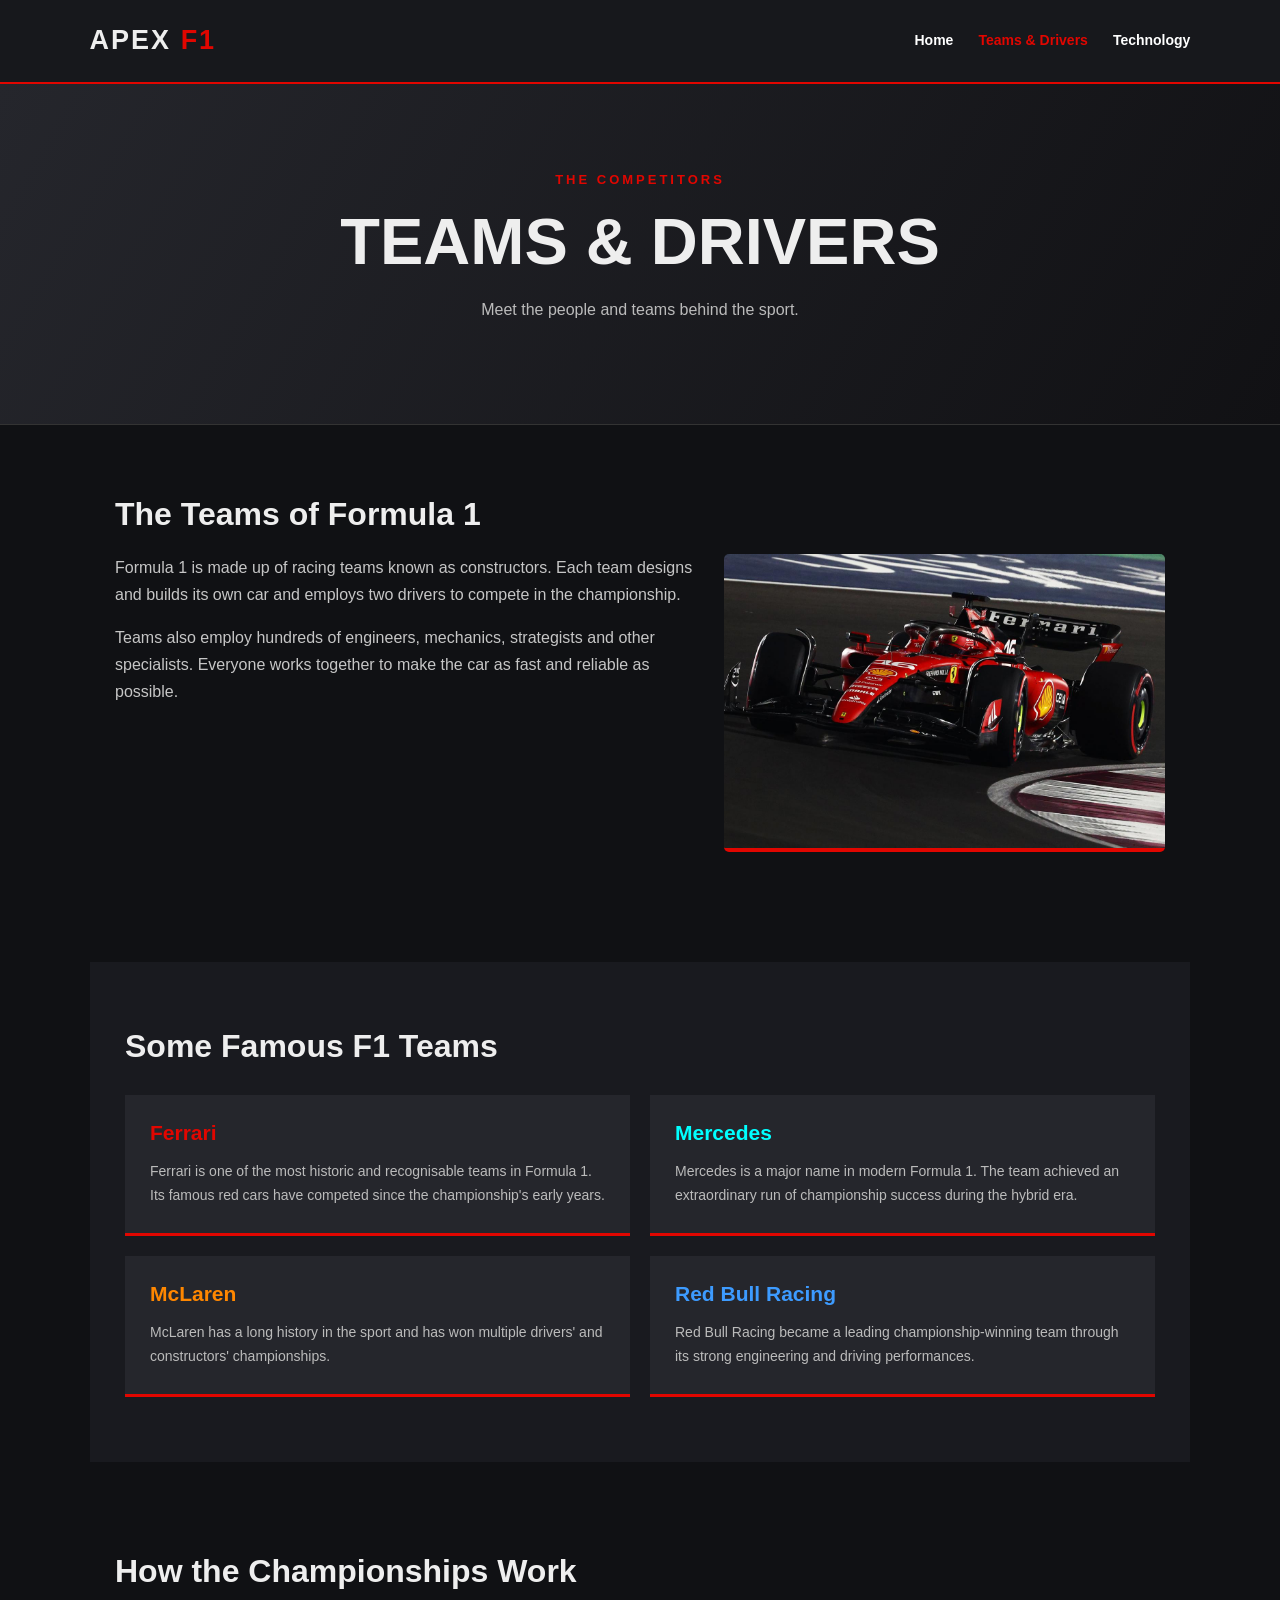
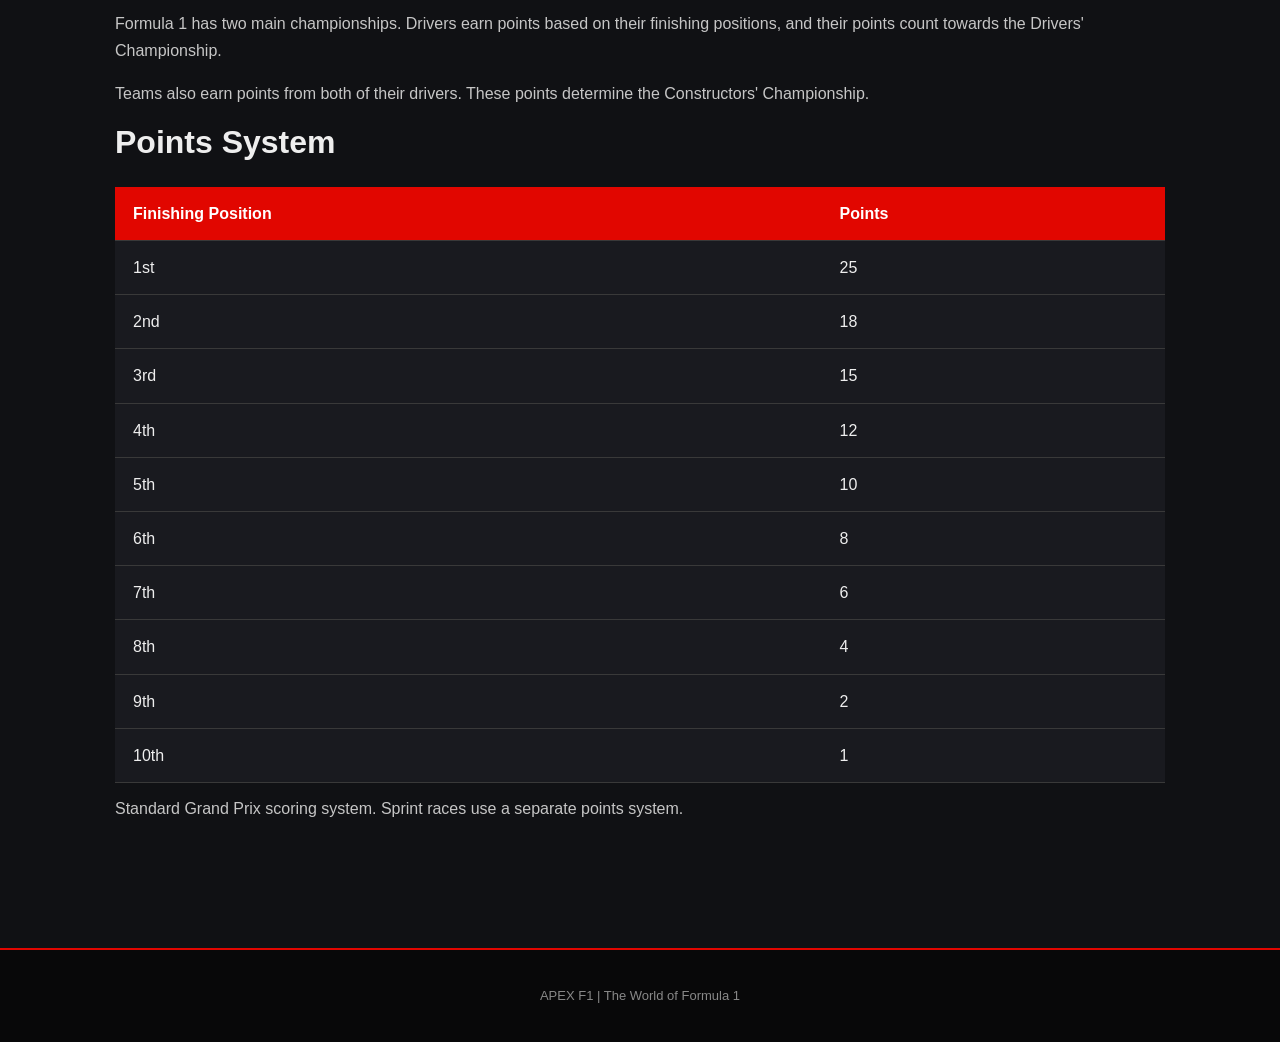
==== teams.html @ 7bad1bf3 "first push" ====
<!DOCTYPE html>
<html lang="en">
<head>
    <meta charset="UTF-8">
    <meta name="viewport" content="width=device-width, initial-scale=1.0">
    <title>APEX | Teams & Drivers</title>
    <link rel="stylesheet" href="style.css">
</head>

<body>

<header>
    <div class="logo">APEX<span> F1</span></div>

    <nav>
        <a href="index.html">Home</a>
        <a class="active" href="teams.html">Teams & Drivers</a>
        <a href="technology.html">Technology</a>
    </nav>
</header>

<section class="page-banner">
    <p class="subtitle">THE COMPETITORS</p>
    <h1>TEAMS & DRIVERS</h1>
    <p>Meet the people and teams behind the sport.</p>
</section>

<main>

    <section class="intro">
        <h2>The Teams of Formula 1</h2>

        <img src="ferrari car.jpg"
             alt="Formula 1 racing team"
             class="float-img">

        <p>
            Formula 1 is made up of racing teams known as
            constructors. Each team designs and builds its
            own car and employs two drivers to compete in
            the championship.
        </p>

        <p>
            Teams also employ hundreds of engineers,
            mechanics, strategists and other specialists.
            Everyone works together to make the car as
            fast and reliable as possible.
        </p>

        <div class="clear"></div>
    </section>

    <section class="dark-section">
        <h2>Some Famous F1 Teams</h2>

        <div class="team-grid">

            <div class="team-card">
                <h3 class="red">Ferrari</h3>
                <p>
                    Ferrari is one of the most historic and
                    recognisable teams in Formula 1.
                    Its famous red cars have competed
                    since the championship's early years.
                </p>
            </div>

            <div class="team-card">
                <h3 class="aqua">Mercedes</h3>
                <p>
                    Mercedes is a major name in modern
                    Formula 1. The team achieved an
                    extraordinary run of championship
                    success during the hybrid era.
                </p>
            </div>

            <div class="team-card">
                <h3 class="orange">McLaren</h3>
                <p>
                    McLaren has a long history in the sport
                    and has won multiple drivers' and
                    constructors' championships.
                </p>
            </div>

            <div class="team-card">
                <h3 class="blue">Red Bull Racing</h3>
                <p>
                    Red Bull Racing became a leading
                    championship-winning team through
                    its strong engineering and driving
                    performances.
                </p>
            </div>

        </div>
    </section>

    <section class="facts">
        <h2>How the Championships Work</h2>

        <p>
            Formula 1 has two main championships.
            Drivers earn points based on their finishing
            positions, and their points count towards the
            Drivers' Championship.
        </p>

        <p>
            Teams also earn points from both of their
            drivers. These points determine the
            Constructors' Championship.
        </p>

        <h2>Points System</h2>

        <table>
            <tr>
                <th>Finishing Position</th>
                <th>Points</th>
            </tr>
            <tr><td>1st</td><td>25</td></tr>
            <tr><td>2nd</td><td>18</td></tr>
            <tr><td>3rd</td><td>15</td></tr>
            <tr><td>4th</td><td>12</td></tr>
            <tr><td>5th</td><td>10</td></tr>
            <tr><td>6th</td><td>8</td></tr>
            <tr><td>7th</td><td>6</td></tr>
            <tr><td>8th</td><td>4</td></tr>
            <tr><td>9th</td><td>2</td></tr>
            <tr><td>10th</td><td>1</td></tr>
        </table>

        <p class="small-note">
            Standard Grand Prix scoring system.
            Sprint races use a separate points system.
        </p>
    </section>

</main>

<footer>
    <p>APEX F1 | The World of Formula 1</p>
</footer>

</body>
</html>
---- style.css ----
/* GENERAL STYLING */

* {
    margin: 0;
    padding: 0;
    box-sizing: border-box;
}

body {
    background-color: #101114;
    color: #eeeeee;
    font-family: Arial, Helvetica, sans-serif;
    line-height: 1.7;
}

html {
    scroll-behavior: smooth;
}

main {
    max-width: 1100px;
    margin: auto;
    padding: 0 25px;
}

h1, h2, h3 {
    line-height: 1.2;
}

h2 {
    font-size: 32px;
    margin-bottom: 20px;
}

p {
    margin-bottom: 16px;
}

.subtitle {
    color: #e10600;
    font-weight: bold;
    letter-spacing: 3px;
    font-size: 13px;
    margin-bottom: 12px;
}




header {
    background-color: #17181c;
    padding: 18px 7%;
    display: flex;
    justify-content: space-between;
    align-items: center;
    border-bottom: 2px solid #e10600;
}

.logo {
    font-size: 27px;
    font-weight: 900;
    letter-spacing: 2px;
}

.logo span {
    color: #e10600;
}

nav {
    display: flex;
    gap: 25px;
}

nav a {
    color: white;
    text-decoration: none;
    font-size: 14px;
    font-weight: bold;
    transition: 0.3s;
}

nav a:hover,
nav a.active {
    color: #e10600;
}



.hero {
    min-height: 520px;
    background:
        linear-gradient(90deg, rgba(0,0,0,0.9),
        rgba(0,0,0,0.25)),
        url("images/f1-home.jpg");

    background-size: cover;
    background-position: center;
    display: flex;
    align-items: center;
    padding: 60px 10%;
}

.hero-content {
    max-width: 600px;
}

.hero h1 {
    font-size: clamp(45px, 7vw, 78px);
    font-weight: 900;
    margin-bottom: 20px;
    letter-spacing: -2px;
}

.hero-content p:not(.subtitle) {
    font-size: 18px;
    color: #dddddd;
    margin-bottom: 30px;
}

.btn {
    display: inline-block;
    background-color: #e10600;
    color: white;
    text-decoration: none;
    padding: 13px 28px;
    font-weight: bold;
    letter-spacing: 1px;
    transition: 0.3s;
}

.btn:hover {
    background-color: white;
    color: #e10600;
}




.page-banner {
    background: linear-gradient(120deg, #25262c, #111114);
    text-align: center;
    padding: 85px 20px;
    border-bottom: 1px solid #333;
}

.page-banner h1 {
    font-size: clamp(40px, 6vw, 65px);
    margin-bottom: 15px;
}

.page-banner p:last-child {
    color: #bbbbbb;
}




.intro,
.facts {
    padding: 70px 0;
}

.intro p,
.facts p {
    color: #c6c6c6;
    font-size: 16px;
}



.float-img {
    float: right;
    width: 42%;
    margin: 0 0 20px 30px;
    border-radius: 5px;
    border-bottom: 4px solid #e10600;
}

.clear {
    clear: both;
}

.wide-img {
    width: 100%;
    max-height: 400px;
    object-fit: cover;
    margin: 20px 0;
    border-radius: 5px;
}




.dark-section {
    background-color: #191a1f;
    padding: 65px 35px;
    margin: 20px -25px;
}

.cards {
    display: grid;
    grid-template-columns: repeat(3, 1fr);
    gap: 20px;
    margin-top: 30px;
}

.card,
.team-card {
    background-color: #25262c;
    padding: 25px;
    border-bottom: 3px solid #e10600;
    transition: 0.3s;
}

.card:hover,
.team-card:hover {
    transform: translateY(-6px);
    background-color: #303137;
}

.card h3,
.team-card h3 {
    margin-bottom: 15px;
    font-size: 21px;
}

.card p,
.team-card p {
    color: #bbbbbb;
    font-size: 14px;
    margin: 0;
}




.team-grid {
    display: grid;
    grid-template-columns: repeat(2, 1fr);
    gap: 20px;
    margin-top: 30px;
}

.red {
    color: #e10600;
}

.blue {
    color: #3d9bff;
}

.orange {
    color: #ff8700;
}
.aqua {
    color: aqua;
}



ol, ul {
    padding-left: 25px;
    color: #cccccc;
}

li {
    padding: 7px 0;
}




table {
    width: 100%;
    border-collapse: collapse;
    margin-top: 25px;
    background-color: #191a1f;
}

th {
    background-color: #e10600;
    color: white;
    text-align: left;
}

th, td {
    padding: 13px 18px;
    border-bottom: 1px solid #393939;
}

tr:hover {
    background-color: #292a30;
}

.small-note {
    font-size: 12px;
    color: #888888;
    margin-top: 12px;
}



.video-section {
    padding: 65px 0;
    text-align: center;
}

.video-container {
    position: relative;
    width: 100%;
    max-width: 800px;
    aspect-ratio: 16 / 9;
    margin: 30px auto;
}

.video-container iframe {
    width: 100%;
    height: 100%;
    border: none;
}



footer {
    background-color: #080809;
    text-align: center;
    padding: 30px;
    margin-top: 40px;
    border-top: 2px solid #e10600;
}

footer p {
    color: #888888;
    font-size: 13px;
    margin: 5px;
}

@media (max-width: 700px) {

    header {
        flex-direction: column;
        gap: 15px;
    }

    nav {
        gap: 15px;
        flex-wrap: wrap;
        justify-content: center;
    }

    .hero {
        min-height: 430px;
        padding: 40px 7%;
    }

    .cards {
        grid-template-columns: 1fr;
    }

    .team-grid {
        grid-template-columns: 1fr;
    }

    .float-img {
        float: none;
        width: 100%;
        margin: 0 0 20px 0;
    }

    .dark-section {
        padding: 45px 20px;
        margin: 20px -25px;
    }
}
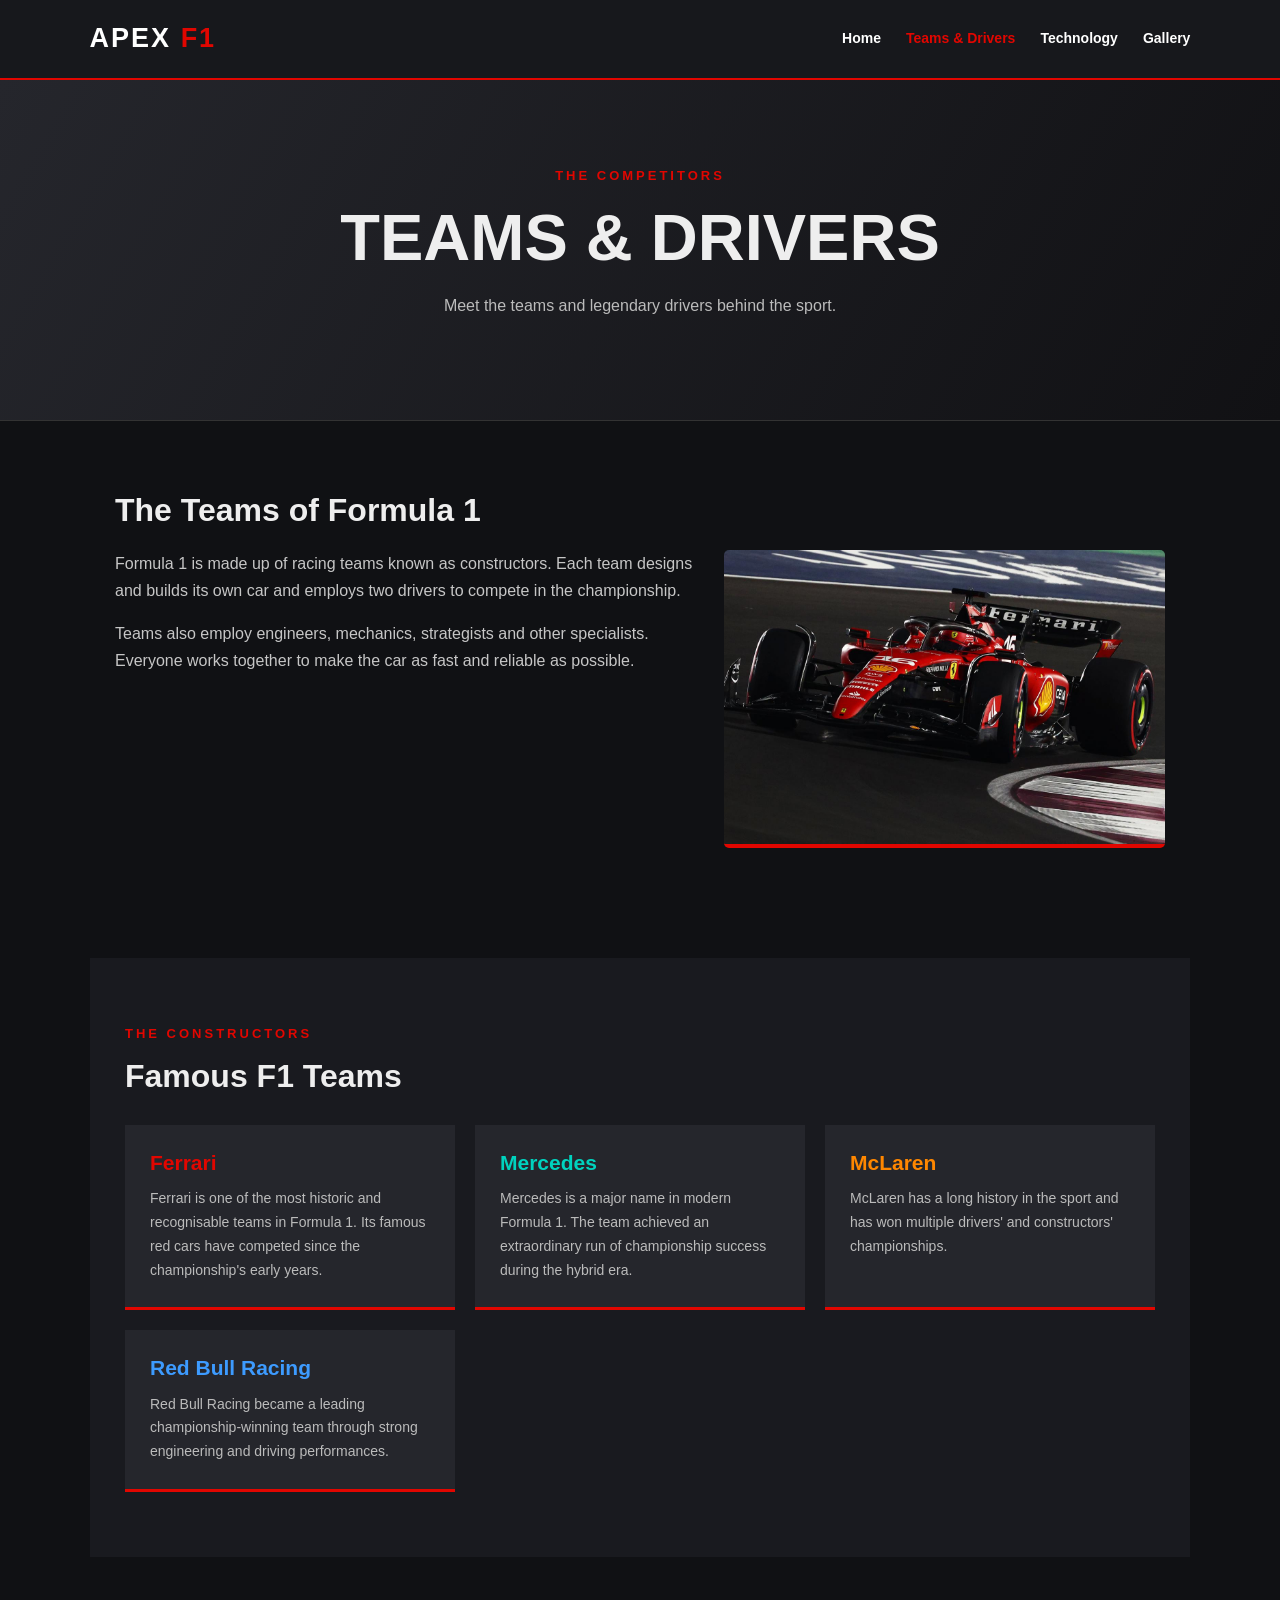
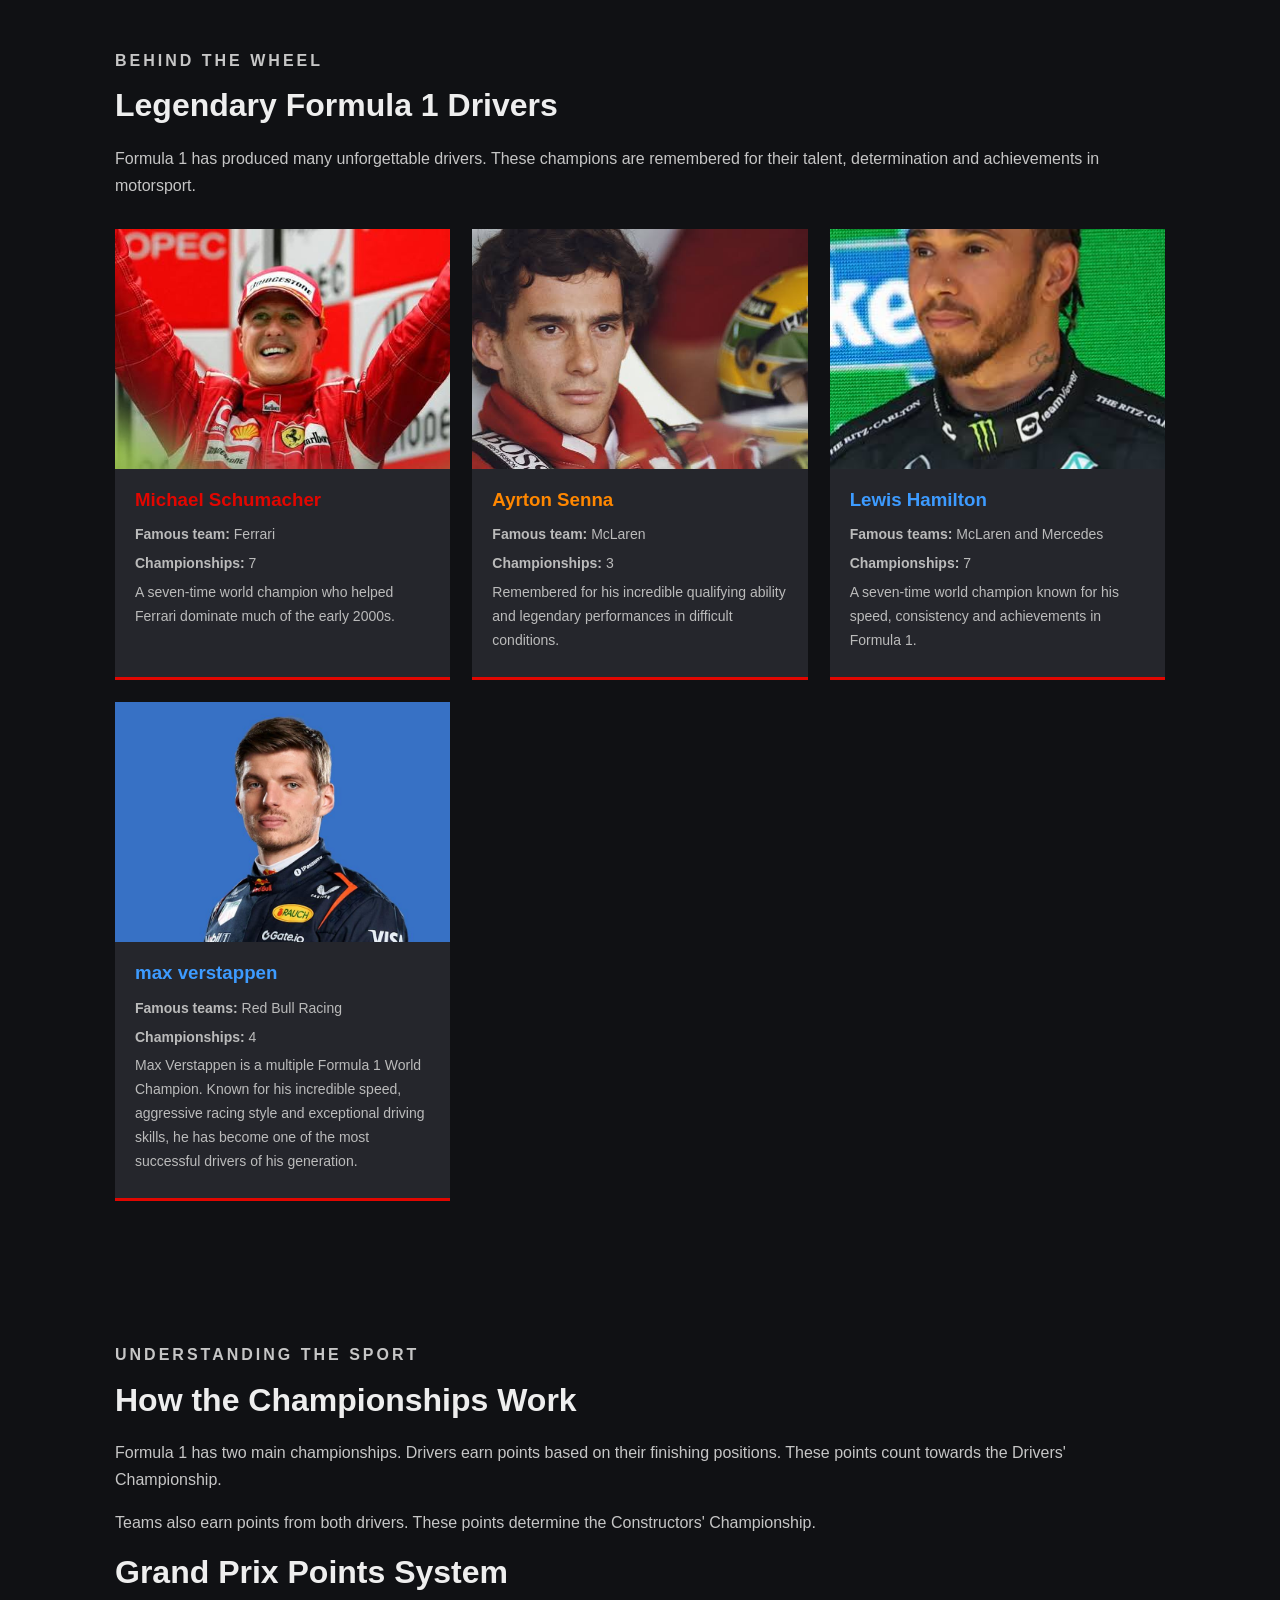
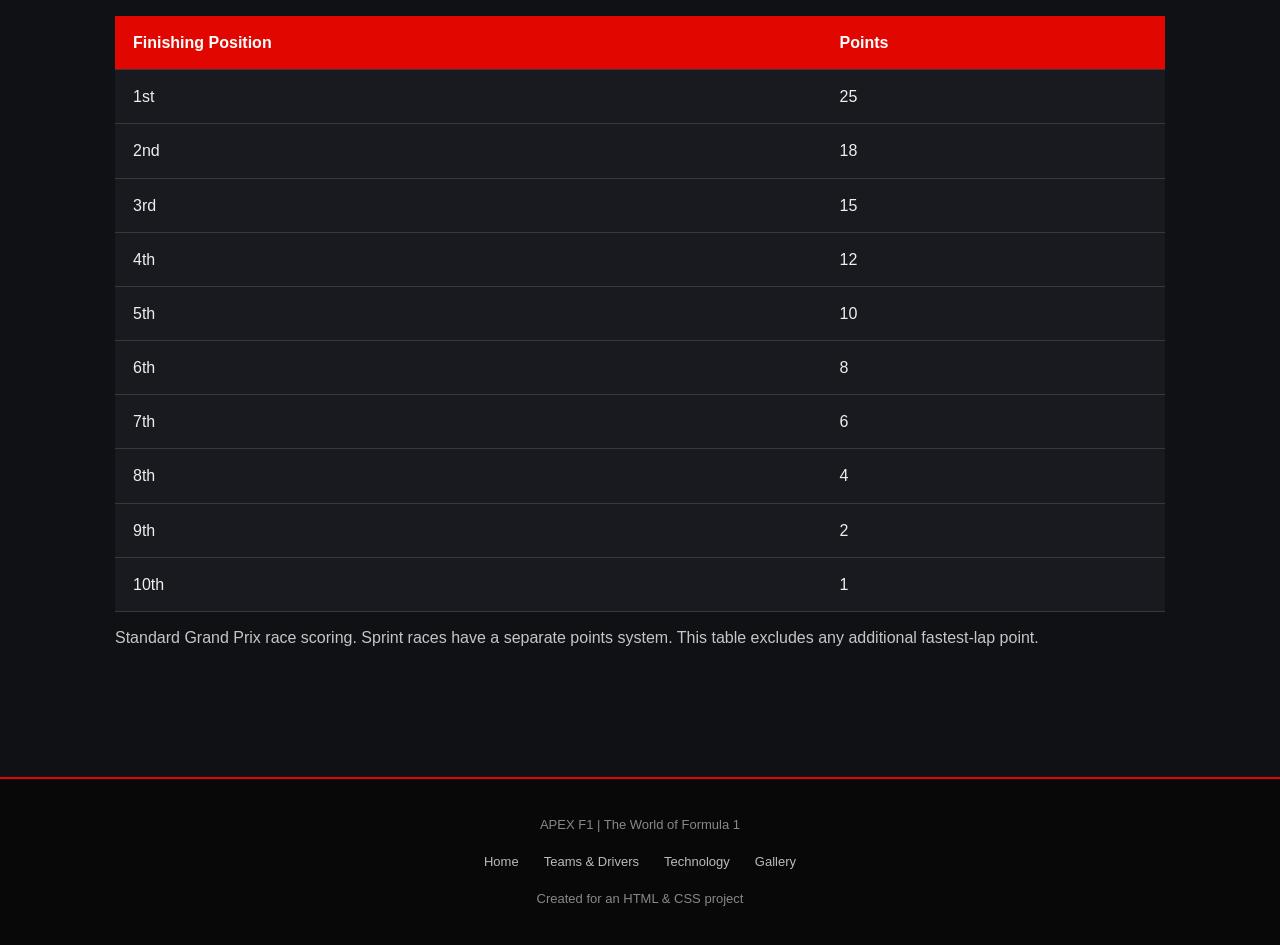
==== commit c9107cdd: "add gallery page and some new things" ====
--- a/teams.html
+++ b/teams.html
@@ -4,8 +4,11 @@
 <head>
     <meta charset="UTF-8">
     <meta name="viewport" content="width=device-width, initial-scale=1.0">
+
     <title>APEX | Teams & Drivers</title>
+
     <link rel="stylesheet" href="style.css">
+    <link rel="icon" type="image/png" href="Formula_Logo.png">
 </head>
 
 <body>
@@ -17,13 +20,14 @@
         <a href="index.html">Home</a>
         <a class="active" href="teams.html">Teams & Drivers</a>
         <a href="technology.html">Technology</a>
+        <a href="gallery.html">Gallery</a>
     </nav>
 </header>
 
 <section class="page-banner">
     <p class="subtitle">THE COMPETITORS</p>
     <h1>TEAMS & DRIVERS</h1>
-    <p>Meet the people and teams behind the sport.</p>
+    <p>Meet the teams and legendary drivers behind the sport.</p>
 </section>
 
 <main>
@@ -32,7 +36,7 @@
         <h2>The Teams of Formula 1</h2>
 
         <img src="ferrari car.jpg"
-             alt="Formula 1 racing team"
+             alt="Ferrari Formula 1 racing car"
              class="float-img">
 
         <p>
@@ -43,17 +47,19 @@
         </p>
 
         <p>
-            Teams also employ hundreds of engineers,
-            mechanics, strategists and other specialists.
-            Everyone works together to make the car as
-            fast and reliable as possible.
+            Teams also employ engineers, mechanics,
+            strategists and other specialists. Everyone
+            works together to make the car as fast and
+            reliable as possible.
         </p>
 
         <div class="clear"></div>
     </section>
 
     <section class="dark-section">
-        <h2>Some Famous F1 Teams</h2>
+        <p class="subtitle">THE CONSTRUCTORS</p>
+
+        <h2>Famous F1 Teams</h2>
 
         <div class="team-grid">
 
@@ -91,7 +97,7 @@
                 <p>
                     Red Bull Racing became a leading
                     championship-winning team through
-                    its strong engineering and driving
+                    strong engineering and driving
                     performances.
                 </p>
             </div>
@@ -99,44 +105,135 @@
         </div>
     </section>
 
+    <section class="intro">
+        <p class="subtitle">BEHIND THE WHEEL</p>
+
+        <h2>Legendary Formula 1 Drivers</h2>
+
+        <p>
+            Formula 1 has produced many unforgettable
+            drivers. These champions are remembered
+            for their talent, determination and
+            achievements in motorsport.
+        </p>
+
+        <div class="driver-grid">
+
+            <div class="driver-card">
+                <img src="driver1.jpg"
+                     alt="Michael Schumacher">
+
+                <div class="driver-info">
+                    <h3 class="red">Michael Schumacher</h3>
+                    <p><strong>Famous team:</strong> Ferrari</p>
+                    <p><strong>Championships:</strong> 7</p>
+                    <p>
+                        A seven-time world champion who
+                        helped Ferrari dominate much
+                        of the early 2000s.
+                    </p>
+                </div>
+            </div>
+
+            <div class="driver-card">
+                <img src="driver2.jpg"
+                     alt="Ayrton Senna">
+
+                <div class="driver-info">
+                    <h3 class="orange">Ayrton Senna</h3>
+                    <p><strong>Famous team:</strong> McLaren</p>
+                    <p><strong>Championships:</strong> 3</p>
+                    <p>
+                        Remembered for his incredible
+                        qualifying ability and legendary
+                        performances in difficult conditions.
+                    </p>
+                </div>
+            </div>
+
+            <div class="driver-card">
+                <img src="driver3.jpg"
+                     alt="Lewis Hamilton">
+
+                <div class="driver-info">
+                    <h3 class="blue">Lewis Hamilton</h3>
+                    <p><strong>Famous teams:</strong> McLaren and Mercedes</p>
+                    <p><strong>Championships:</strong> 7</p>
+                    <p>
+                        A seven-time world champion known
+                        for his speed, consistency and
+                        achievements in Formula 1.
+                    </p>
+                </div>
+            </div>
+            <div class="driver-card">
+                <img src="driver4.jpg"
+                     alt="max verstappen">
+
+                <div class="driver-info">
+                    <h3 class="blue">max verstappen</h3>
+                    <p><strong>Famous teams:</strong> Red Bull Racing</p>
+                    <p><strong>Championships:</strong> 4</p>
+                    <p>
+                        Max Verstappen is a multiple Formula 1
+                        World Champion. Known for his incredible
+                        speed, aggressive racing style and
+                        exceptional driving skills, he has become
+                        one of the most successful drivers
+                        of his generation.
+                    </p>
+                </div>
+            </div>
+
+        </div>
+    </section>
+
     <section class="facts">
+        <p class="subtitle">UNDERSTANDING THE SPORT</p>
+
         <h2>How the Championships Work</h2>
 
         <p>
             Formula 1 has two main championships.
             Drivers earn points based on their finishing
-            positions, and their points count towards the
+            positions. These points count towards the
             Drivers' Championship.
         </p>
 
         <p>
-            Teams also earn points from both of their
-            drivers. These points determine the
+            Teams also earn points from both drivers.
+            These points determine the
             Constructors' Championship.
         </p>
 
-        <h2>Points System</h2>
+        <h2>Grand Prix Points System</h2>
 
         <table>
-            <tr>
-                <th>Finishing Position</th>
-                <th>Points</th>
-            </tr>
-            <tr><td>1st</td><td>25</td></tr>
-            <tr><td>2nd</td><td>18</td></tr>
-            <tr><td>3rd</td><td>15</td></tr>
-            <tr><td>4th</td><td>12</td></tr>
-            <tr><td>5th</td><td>10</td></tr>
-            <tr><td>6th</td><td>8</td></tr>
-            <tr><td>7th</td><td>6</td></tr>
-            <tr><td>8th</td><td>4</td></tr>
-            <tr><td>9th</td><td>2</td></tr>
-            <tr><td>10th</td><td>1</td></tr>
+            <thead>
+                <tr>
+                    <th>Finishing Position</th>
+                    <th>Points</th>
+                </tr>
+            </thead>
+
+            <tbody>
+                <tr><td>1st</td><td>25</td></tr>
+                <tr><td>2nd</td><td>18</td></tr>
+                <tr><td>3rd</td><td>15</td></tr>
+                <tr><td>4th</td><td>12</td></tr>
+                <tr><td>5th</td><td>10</td></tr>
+                <tr><td>6th</td><td>8</td></tr>
+                <tr><td>7th</td><td>6</td></tr>
+                <tr><td>8th</td><td>4</td></tr>
+                <tr><td>9th</td><td>2</td></tr>
+                <tr><td>10th</td><td>1</td></tr>
+            </tbody>
         </table>
 
         <p class="small-note">
-            Standard Grand Prix scoring system.
-            Sprint races use a separate points system.
+            Standard Grand Prix race scoring. Sprint races
+            have a separate points system. This table
+            excludes any additional fastest-lap point.
         </p>
     </section>
 
@@ -144,6 +241,15 @@
 
 <footer>
     <p>APEX F1 | The World of Formula 1</p>
+
+    <div class="footer-links">
+        <a href="index.html">Home</a>
+        <a href="teams.html">Teams & Drivers</a>
+        <a href="technology.html">Technology</a>
+        <a href="gallery.html">Gallery</a>
+    </div>
+
+    <p>Created for an HTML & CSS project</p>
 </footer>
 
 </body>
--- a/style.css
+++ b/style.css
@@ -1,5 +1,9 @@
 
-/* GENERAL STYLING */
+/* =====================================
+   APEX F1 - MAIN STYLESHEET
+   ===================================== */
+
+/* RESET */
 
 * {
     margin: 0;
@@ -7,15 +11,15 @@
     box-sizing: border-box;
 }
 
+html {
+    scroll-behavior: smooth;
+}
+
 body {
-    background-color: #101114;
+    background: #101114;
     color: #eeeeee;
     font-family: Arial, Helvetica, sans-serif;
     line-height: 1.7;
-}
-
-html {
-    scroll-behavior: smooth;
 }
 
 main {
@@ -33,34 +37,40 @@
     margin-bottom: 20px;
 }
 
+h3 {
+    margin-bottom: 12px;
+}
+
 p {
     margin-bottom: 16px;
 }
 
-.subtitle {
-    color: #e10600;
-    font-weight: bold;
-    letter-spacing: 3px;
-    font-size: 13px;
-    margin-bottom: 12px;
-}
-
-
-
+a {
+    color: inherit;
+}
+
+img {
+    max-width: 100%;
+}
+
+/* HEADER AND NAVIGATION */
 
 header {
-    background-color: #17181c;
-    padding: 18px 7%;
+    background: #17181c;
+    padding: 16px 7%;
     display: flex;
     justify-content: space-between;
     align-items: center;
+    gap: 20px;
     border-bottom: 2px solid #e10600;
 }
 
 .logo {
+    color: white;
     font-size: 27px;
     font-weight: 900;
     letter-spacing: 2px;
+    white-space: nowrap;
 }
 
 .logo span {
@@ -69,6 +79,8 @@
 
 nav {
     display: flex;
+    align-items: center;
+    flex-wrap: wrap;
     gap: 25px;
 }
 
@@ -77,7 +89,7 @@
     text-decoration: none;
     font-size: 14px;
     font-weight: bold;
-    transition: 0.3s;
+    transition: color 0.3s;
 }
 
 nav a:hover,
@@ -85,14 +97,43 @@
     color: #e10600;
 }
 
-
+/* GENERAL TEXT */
+
+.subtitle {
+    color: #e10600;
+    font-weight: bold;
+    letter-spacing: 3px;
+    font-size: 13px;
+    margin-bottom: 12px;
+}
+
+.red {
+    color: #e10600;
+}
+
+.blue {
+    color: #3d9bff;
+}
+
+.orange {
+    color: #ff8700;
+}
+
+.aqua {
+    color: #00d2be;
+}
+
+/* HOMEPAGE HERO */
 
 .hero {
-    min-height: 520px;
+    min-height: 540px;
     background:
-        linear-gradient(90deg, rgba(0,0,0,0.9),
-        rgba(0,0,0,0.25)),
-        url("images/f1-home.jpg");
+        linear-gradient(
+            90deg,
+            rgba(0,0,0,0.9),
+            rgba(0,0,0,0.25)
+        ),
+        url("f1-home.jpg");
 
     background-size: cover;
     background-position: center;
@@ -120,7 +161,7 @@
 
 .btn {
     display: inline-block;
-    background-color: #e10600;
+    background: #e10600;
     color: white;
     text-decoration: none;
     padding: 13px 28px;
@@ -130,12 +171,11 @@
 }
 
 .btn:hover {
-    background-color: white;
-    color: #e10600;
-}
-
-
-
+    background: white;
+    color: #e10600;
+}
+
+/* PAGE BANNERS */
 
 .page-banner {
     background: linear-gradient(120deg, #25262c, #111114);
@@ -153,8 +193,7 @@
     color: #bbbbbb;
 }
 
-
-
+/* CONTENT SECTIONS */
 
 .intro,
 .facts {
@@ -167,11 +206,19 @@
     font-size: 16px;
 }
 
-
+.dark-section {
+    background: #191a1f;
+    padding: 65px 35px;
+    margin: 20px -25px;
+}
+
+/* FLOATING IMAGES */
 
 .float-img {
     float: right;
     width: 42%;
+    max-height: 320px;
+    object-fit: cover;
     margin: 0 0 20px 30px;
     border-radius: 5px;
     border-bottom: 4px solid #e10600;
@@ -189,16 +236,10 @@
     border-radius: 5px;
 }
 
-
-
-
-.dark-section {
-    background-color: #191a1f;
-    padding: 65px 35px;
-    margin: 20px -25px;
-}
-
-.cards {
+/* GENERAL CARDS */
+
+.cards,
+.team-grid {
     display: grid;
     grid-template-columns: repeat(3, 1fr);
     gap: 20px;
@@ -207,7 +248,7 @@
 
 .card,
 .team-card {
-    background-color: #25262c;
+    background: #25262c;
     padding: 25px;
     border-bottom: 3px solid #e10600;
     transition: 0.3s;
@@ -216,13 +257,7 @@
 .card:hover,
 .team-card:hover {
     transform: translateY(-6px);
-    background-color: #303137;
-}
-
-.card h3,
-.team-card h3 {
-    margin-bottom: 15px;
-    font-size: 21px;
+    background: #303137;
 }
 
 .card p,
@@ -232,54 +267,133 @@
     margin: 0;
 }
 
-
-
-
-.team-grid {
+.card h3,
+.team-card h3 {
+    font-size: 21px;
+}
+
+/* STATISTICS */
+
+.stats-grid {
     display: grid;
-    grid-template-columns: repeat(2, 1fr);
+    grid-template-columns: repeat(4, 1fr);
+    gap: 18px;
+    margin: 30px 0;
+}
+
+.stat-card {
+    background: #25262c;
+    padding: 25px 15px;
+    text-align: center;
+    border-bottom: 3px solid #e10600;
+    transition: 0.3s;
+}
+
+.stat-card:hover {
+    transform: translateY(-5px);
+    background: #303137;
+}
+
+.stat-card h3 {
+    color: #e10600;
+    font-size: 32px;
+    margin-bottom: 8px;
+}
+
+.stat-card p {
+    color: #cccccc;
+    font-size: 13px;
+    margin: 0;
+}
+
+/* DRIVER PROFILES */
+
+.driver-grid {
+    display: grid;
+    grid-template-columns: repeat(3, 1fr);
+    gap: 22px;
+    margin-top: 30px;
+}
+
+.driver-card {
+    background: #25262c;
+    overflow: hidden;
+    border-bottom: 3px solid #e10600;
+    transition: 0.3s;
+}
+
+.driver-card:hover {
+    transform: translateY(-6px);
+    background: #303137;
+}
+
+.driver-card img {
+    width: 100%;
+    height: 240px;
+    object-fit: cover;
+    display: block;
+}
+
+.driver-info {
+    padding: 20px;
+}
+
+.driver-info p {
+    color: #bbbbbb;
+    font-size: 14px;
+    margin: 5px 0;
+}
+
+/* GALLERY */
+
+.gallery-grid {
+    display: grid;
+    grid-template-columns: repeat(3, 1fr);
     gap: 20px;
-    margin-top: 30px;
-}
-
-.red {
-    color: #e10600;
-}
-
-.blue {
-    color: #3d9bff;
-}
-
-.orange {
-    color: #ff8700;
-}
-.aqua {
-    color: aqua;
-}
-
-
-
-ol, ul {
-    padding-left: 25px;
-    color: #cccccc;
-}
-
-li {
-    padding: 7px 0;
-}
-
-
-
+    margin: 35px 0;
+}
+
+.gallery-item {
+    background: #25262c;
+    overflow: hidden;
+    border-bottom: 3px solid #e10600;
+    transition: 0.3s;
+}
+
+.gallery-item:hover {
+    transform: translateY(-5px);
+}
+
+.gallery-item img {
+    width: 100%;
+    height: 230px;
+    object-fit: cover;
+    display: block;
+    transition: transform 0.4s;
+}
+
+.gallery-item:hover img {
+    transform: scale(1.04);
+}
+
+.gallery-item p {
+    padding: 15px;
+    margin: 0;
+    color: #eeeeee;
+    font-weight: bold;
+}
+
+/* TABLES */
 
 table {
     width: 100%;
     border-collapse: collapse;
     margin-top: 25px;
-    background-color: #191a1f;
+    background: #191a1f;
 }
 
 th {
-    background-color: #e10600;
+    background: #e10600;
     color: white;
     text-align: left;
 }
@@ -290,7 +404,7 @@
 }
 
 tr:hover {
-    background-color: #292a30;
+    background: #292a30;
 }
 
 .small-note {
@@ -299,7 +413,18 @@
     margin-top: 12px;
 }
 
-
+/* LISTS */
+
+ol, ul {
+    padding-left: 25px;
+    color: #cccccc;
+}
+
+li {
+    padding: 7px 0;
+}
+
+/* VIDEO */
 
 .video-section {
     padding: 65px 0;
@@ -320,12 +445,12 @@
     border: none;
 }
 
-
+/* FOOTER */
 
 footer {
-    background-color: #080809;
+    background: #080809;
     text-align: center;
-    padding: 30px;
+    padding: 30px 20px;
     margin-top: 40px;
     border-top: 2px solid #e10600;
 }
@@ -336,17 +461,49 @@
     margin: 5px;
 }
 
+.footer-links {
+    display: flex;
+    justify-content: center;
+    flex-wrap: wrap;
+    gap: 25px;
+    margin: 15px 0;
+}
+
+.footer-links a {
+    color: #bbbbbb;
+    text-decoration: none;
+    font-size: 13px;
+    transition: 0.3s;
+}
+
+.footer-links a:hover {
+    color: #e10600;
+}
+
+/* RESPONSIVE DESIGN */
+
+@media (max-width: 850px) {
+    .cards,
+    .team-grid,
+    .driver-grid,
+    .gallery-grid {
+        grid-template-columns: repeat(2, 1fr);
+    }
+
+    .stats-grid {
+        grid-template-columns: repeat(2, 1fr);
+    }
+}
+
 @media (max-width: 700px) {
-
     header {
         flex-direction: column;
         gap: 15px;
     }
 
     nav {
+        justify-content: center;
         gap: 15px;
-        flex-wrap: wrap;
-        justify-content: center;
     }
 
     .hero {
@@ -354,18 +511,11 @@
         padding: 40px 7%;
     }
 
-    .cards {
-        grid-template-columns: 1fr;
-    }
-
-    .team-grid {
-        grid-template-columns: 1fr;
-    }
-
     .float-img {
         float: none;
         width: 100%;
-        margin: 0 0 20px 0;
+        max-height: 350px;
+        margin: 0 0 20px;
     }
 
     .dark-section {
@@ -373,3 +523,21 @@
         margin: 20px -25px;
     }
 }
+
+@media (max-width: 450px) {
+    .cards,
+    .team-grid,
+    .driver-grid,
+    .gallery-grid {
+        grid-template-columns: 1fr;
+    }
+
+    h2 {
+        font-size: 27px;
+    }
+
+    th, td {
+        padding: 10px;
+        font-size: 13px;
+    }
+}
